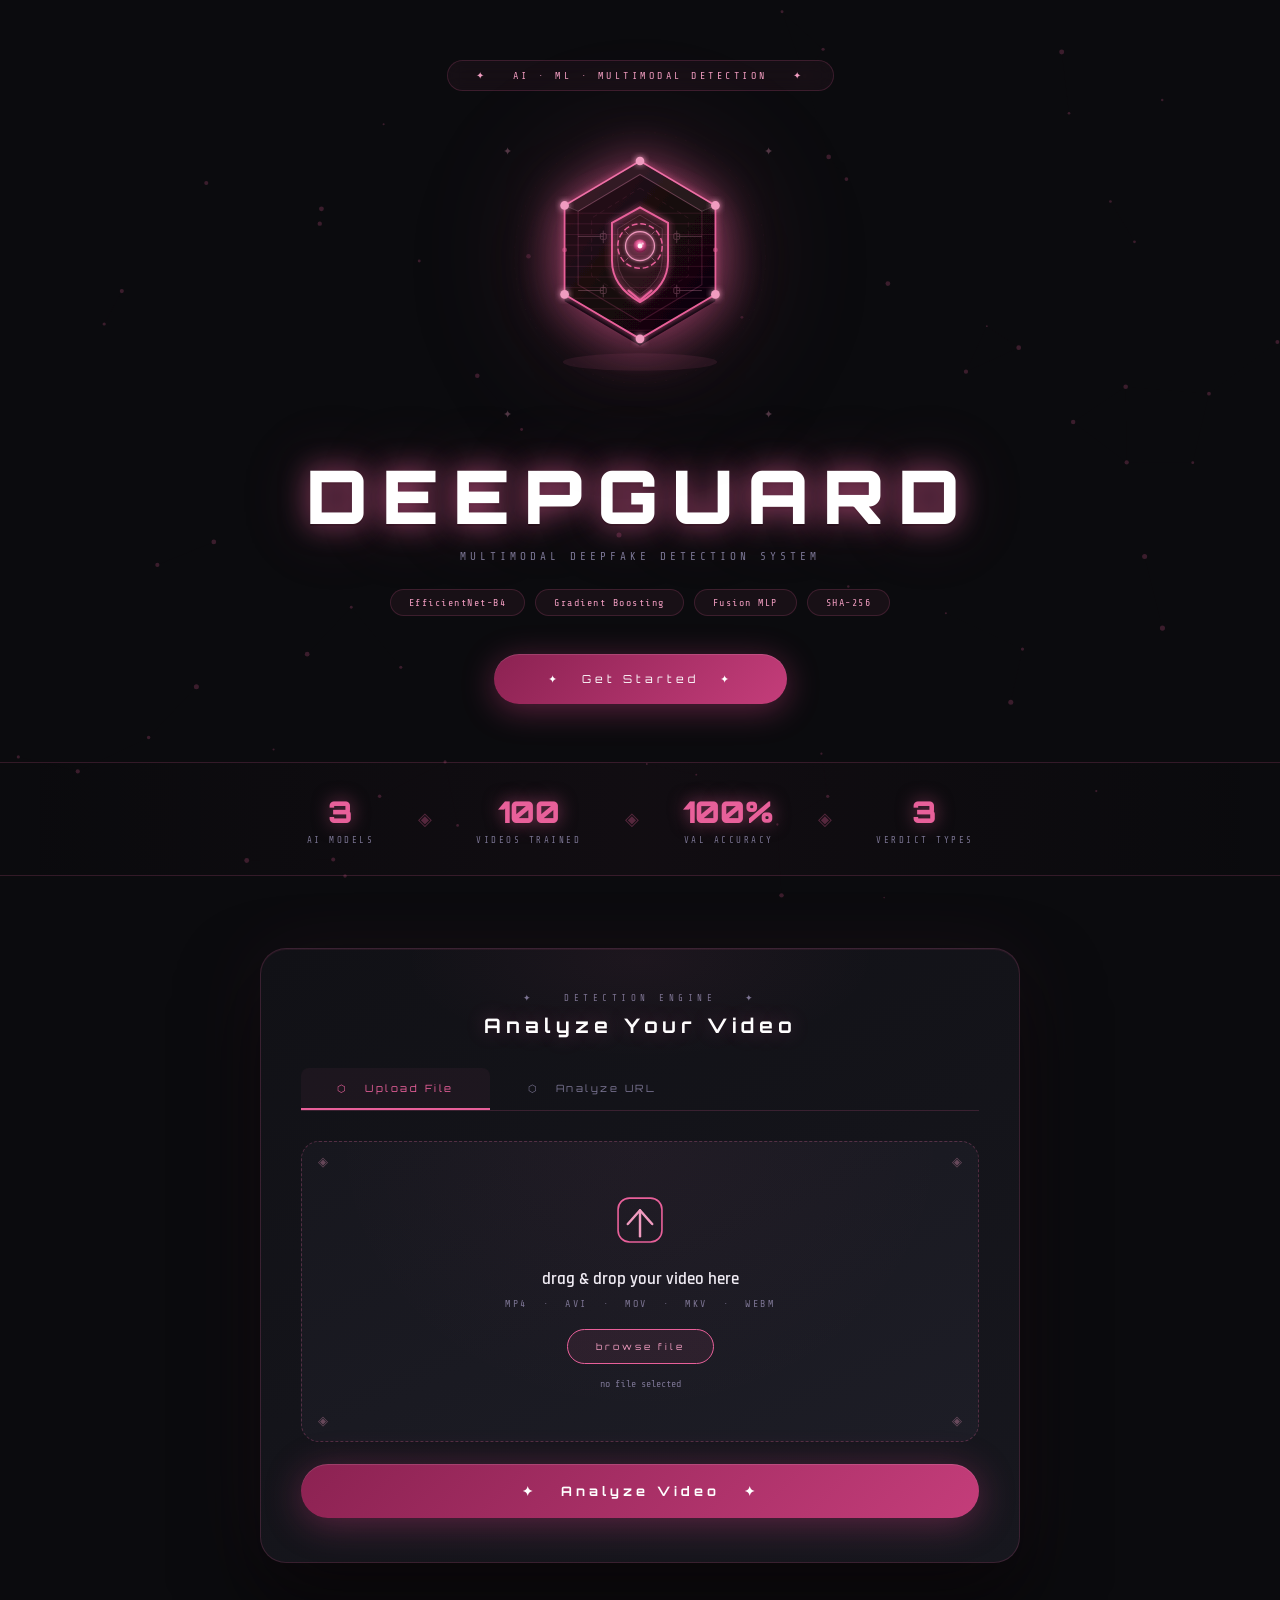
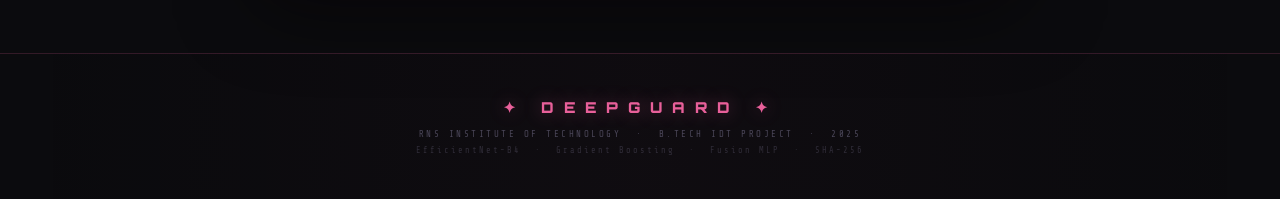
==== index.html @ 5151607f "initial commit" ====
<!DOCTYPE html>
<html lang="en">
<head>
  <meta charset="UTF-8"/>
  <meta name="viewport" content="width=device-width, initial-scale=1.0"/>
  <title>DeepGuard</title>
  <link rel="stylesheet" href="style.css"/>
  <link href="https://fonts.googleapis.com/css2?family=Orbitron:wght@400;700;900&family=Share+Tech+Mono&family=Rajdhani:wght@400;500;600;700&display=swap" rel="stylesheet"/>
</head>
<body>

<canvas id="bgCanvas"></canvas>
<div class="floaties">
  <span class="f">✦</span><span class="f">◈</span><span class="f">✧</span>
  <span class="f">⬡</span><span class="f">✦</span><span class="f">◇</span>
  <span class="f">✧</span><span class="f">⬡</span><span class="f">◈</span>
  <span class="f">✦</span><span class="f">◇</span><span class="f">✧</span>
</div>

<!-- ═══ HERO ═══ -->
<section class="hero">
  <div class="hero-pill">✦ &nbsp; AI · ML · MULTIMODAL DETECTION &nbsp; ✦</div>

  <!-- 3D PRINT STYLE HEXAGONAL LOGO — NO TEXT -->
  <div class="logo-3d-wrap">
    <svg class="big-logo" viewBox="0 0 300 300" xmlns="http://www.w3.org/2000/svg">
      <defs>
        <radialGradient id="ambientGlow" cx="50%" cy="45%" r="50%">
          <stop offset="0%"  stop-color="#e8609a" stop-opacity="0.20"/>
          <stop offset="100%" stop-color="#e8609a" stop-opacity="0"/>
        </radialGradient>
        <linearGradient id="topFace" x1="0%" y1="0%" x2="100%" y2="100%">
          <stop offset="0%"   stop-color="#2e0e1e"/>
          <stop offset="45%"  stop-color="#19080f"/>
          <stop offset="100%" stop-color="#0c0408"/>
        </linearGradient>
        <linearGradient id="leftFace" x1="0%" y1="0%" x2="100%" y2="0%">
          <stop offset="0%"   stop-color="#090307"/>
          <stop offset="100%" stop-color="#110508"/>
        </linearGradient>
        <linearGradient id="rightFace" x1="0%" y1="0%" x2="100%" y2="0%">
          <stop offset="0%"   stop-color="#1b0a10"/>
          <stop offset="100%" stop-color="#120609"/>
        </linearGradient>
        <radialGradient id="eyeCore" cx="50%" cy="38%" r="55%">
          <stop offset="0%"   stop-color="#ffcde2"/>
          <stop offset="45%"  stop-color="#e8609a"/>
          <stop offset="100%" stop-color="#7a1d48"/>
        </radialGradient>
        <filter id="glow" x="-50%" y="-50%" width="200%" height="200%">
          <feGaussianBlur stdDeviation="3.5" result="b"/>
          <feMerge><feMergeNode in="b"/><feMergeNode in="SourceGraphic"/></feMerge>
        </filter>
        <filter id="glow2" x="-90%" y="-90%" width="280%" height="280%">
          <feGaussianBlur stdDeviation="8" result="b"/>
          <feMerge><feMergeNode in="b"/><feMergeNode in="SourceGraphic"/></feMerge>
        </filter>
        <filter id="sg" x="-25%" y="-25%" width="150%" height="150%">
          <feGaussianBlur stdDeviation="1.8" result="b"/>
          <feMerge><feMergeNode in="b"/><feMergeNode in="SourceGraphic"/></feMerge>
        </filter>
        <clipPath id="topClip">
          <polygon points="150,30 228,76 228,168 150,214 72,168 72,76"/>
        </clipPath>
      </defs>

      <!-- AMBIENT GLOW -->
      <ellipse cx="150" cy="148" rx="128" ry="118" fill="url(#ambientGlow)"/>

      <!-- GROUND SHADOW -->
      <ellipse cx="150" cy="238" rx="80" ry="9" fill="rgba(232,96,154,0.09)"/>

      <!-- LEFT SIDE FACE -->
      <polygon points="72,76 72,168 150,214 150,122" fill="url(#leftFace)" stroke="rgba(232,96,154,0.14)" stroke-width="0.6"/>

      <!-- RIGHT SIDE FACE -->
      <polygon points="228,76 228,168 150,214 150,122" fill="url(#rightFace)" stroke="rgba(232,96,154,0.20)" stroke-width="0.6"/>

      <!-- BOTTOM EDGE STRIP -->
      <polygon points="72,168 150,214 228,168 228,175 150,221 72,175" fill="#08030a" stroke="rgba(232,96,154,0.08)" stroke-width="0.5"/>

      <!-- MAIN TOP HEX FACE -->
      <polygon points="150,30 228,76 228,168 150,214 72,168 72,76"
               fill="url(#topFace)" stroke="#e8609a" stroke-width="1.8" filter="url(#glow)"/>

      <!-- 3D PRINT LAYER LINES — FDM aesthetic horizontal slices -->
      <g clip-path="url(#topClip)" opacity="0.19">
        <line x1="60" y1="84"  x2="240" y2="84"  stroke="#e8609a" stroke-width="0.75"/>
        <line x1="60" y1="95"  x2="240" y2="95"  stroke="#e8609a" stroke-width="0.75"/>
        <line x1="60" y1="106" x2="240" y2="106" stroke="#e8609a" stroke-width="0.75"/>
        <line x1="60" y1="117" x2="240" y2="117" stroke="#e8609a" stroke-width="0.75"/>
        <line x1="60" y1="128" x2="240" y2="128" stroke="#e8609a" stroke-width="0.75"/>
        <line x1="60" y1="139" x2="240" y2="139" stroke="#e8609a" stroke-width="0.75"/>
        <line x1="60" y1="150" x2="240" y2="150" stroke="#e8609a" stroke-width="0.75"/>
        <line x1="60" y1="161" x2="240" y2="161" stroke="#e8609a" stroke-width="0.75"/>
        <line x1="60" y1="172" x2="240" y2="172" stroke="#e8609a" stroke-width="0.75"/>
        <line x1="60" y1="183" x2="240" y2="183" stroke="#e8609a" stroke-width="0.75"/>
        <line x1="60" y1="194" x2="240" y2="194" stroke="#e8609a" stroke-width="0.75"/>
        <line x1="60" y1="205" x2="240" y2="205" stroke="#e8609a" stroke-width="0.75"/>
      </g>

      <!-- CONCENTRIC HEX RINGS (3D depth layers) -->
      <polygon points="150,44 214,82 214,158 150,196 86,158 86,82"
               fill="none" stroke="rgba(232,96,154,0.20)" stroke-width="1.2"/>
      <polygon points="150,58 200,89 200,149 150,179 100,149 100,89"
               fill="none" stroke="rgba(232,96,154,0.12)" stroke-width="0.9" stroke-dasharray="5,4"/>
      <polygon points="150,72 186,96 186,139 150,163 114,139 114,96"
               fill="none" stroke="rgba(232,96,154,0.07)" stroke-width="0.7"/>

      <!-- BEVEL TOP HIGHLIGHT -->
      <polygon points="150,30 228,76 214,82 150,44 86,82 72,76"
               fill="rgba(255,200,225,0.07)" stroke="rgba(255,215,235,0.28)" stroke-width="0.6"/>

      <!-- CIRCUIT TRACES -->
      <g clip-path="url(#topClip)" opacity="0.32">
        <line x1="86"  y1="108" x2="112" y2="108" stroke="#f09cc0" stroke-width="0.9"/>
        <line x1="188" y1="108" x2="214" y2="108" stroke="#f09cc0" stroke-width="0.9"/>
        <line x1="86"  y1="164" x2="112" y2="164" stroke="#f09cc0" stroke-width="0.9"/>
        <line x1="188" y1="164" x2="214" y2="164" stroke="#f09cc0" stroke-width="0.9"/>
        <line x1="112" y1="102" x2="112" y2="115" stroke="#f09cc0" stroke-width="0.9"/>
        <line x1="188" y1="102" x2="188" y2="115" stroke="#f09cc0" stroke-width="0.9"/>
        <line x1="112" y1="158" x2="112" y2="171" stroke="#f09cc0" stroke-width="0.9"/>
        <line x1="188" y1="158" x2="188" y2="171" stroke="#f09cc0" stroke-width="0.9"/>
        <rect x="109" y="105" width="6" height="6" rx="1" fill="none" stroke="#f09cc0" stroke-width="0.9"/>
        <rect x="185" y="105" width="6" height="6" rx="1" fill="none" stroke="#f09cc0" stroke-width="0.9"/>
        <rect x="109" y="161" width="6" height="6" rx="1" fill="none" stroke="#f09cc0" stroke-width="0.9"/>
        <rect x="185" y="161" width="6" height="6" rx="1" fill="none" stroke="#f09cc0" stroke-width="0.9"/>
      </g>

      <!-- SHIELD BODY -->
      <path d="M150,78 L179,94 L179,133 Q179,160 150,176 Q121,160 121,133 L121,94 Z"
            fill="rgba(232,96,154,0.05)" stroke="#e8609a" stroke-width="2" filter="url(#glow)"/>
      <path d="M150,86 L173,100 L173,132 Q173,154 150,168 Q127,154 127,132 L127,100 Z"
            fill="none" stroke="rgba(240,156,192,0.22)" stroke-width="0.9"/>

      <!-- RETICLE OUTER DASHED RING -->
      <circle cx="150" cy="118" r="23"
              fill="none" stroke="#e8609a" stroke-width="1.5"
              stroke-dasharray="6,3" filter="url(#glow)"/>
      <!-- RETICLE MID RING -->
      <circle cx="150" cy="118" r="15"
              fill="rgba(232,96,154,0.10)" stroke="#f09cc0" stroke-width="1.2"
              filter="url(#sg)"/>
      <!-- EYE CORE -->
      <circle cx="150" cy="118" r="7" fill="url(#eyeCore)" filter="url(#glow2)"/>
      <!-- PUPIL -->
      <circle cx="150" cy="118" r="2.5" fill="#fff" opacity="0.92"/>
      <!-- SPECULAR -->
      <circle cx="152.8" cy="115.5" r="1.1" fill="#fff" opacity="0.60"/>

      <!-- CROSSHAIR LINES -->
      <line x1="150" y1="88"  x2="150" y2="103" stroke="#f09cc0" stroke-width="1.2" stroke-linecap="round" filter="url(#sg)"/>
      <line x1="150" y1="133" x2="150" y2="148" stroke="#f09cc0" stroke-width="1.2" stroke-linecap="round" filter="url(#sg)"/>
      <line x1="119" y1="118" x2="135" y2="118" stroke="#f09cc0" stroke-width="1.2" stroke-linecap="round" filter="url(#sg)"/>
      <line x1="165" y1="118" x2="181" y2="118" stroke="#f09cc0" stroke-width="1.2" stroke-linecap="round" filter="url(#sg)"/>

      <!-- DIAGONAL CORNER TICKS -->
      <line x1="135" y1="103" x2="138" y2="106" stroke="#f09cc0" stroke-width="0.8" opacity="0.55"/>
      <line x1="165" y1="103" x2="162" y2="106" stroke="#f09cc0" stroke-width="0.8" opacity="0.55"/>
      <line x1="135" y1="133" x2="138" y2="130" stroke="#f09cc0" stroke-width="0.8" opacity="0.55"/>
      <line x1="165" y1="133" x2="162" y2="130" stroke="#f09cc0" stroke-width="0.8" opacity="0.55"/>

      <!-- SHIELD CHEVRON BOTTOM -->
      <polyline points="138,164 150,174 162,164"
                fill="none" stroke="#e8609a" stroke-width="2"
                stroke-linecap="round" stroke-linejoin="round" filter="url(#sg)"/>

      <!-- CORNER VERTEX DOTS -->
      <circle cx="150" cy="30"  r="4.5" fill="#f09cc0" filter="url(#glow)"/>
      <circle cx="228" cy="76"  r="4.5" fill="#f09cc0" filter="url(#glow)"/>
      <circle cx="228" cy="168" r="4.5" fill="#f09cc0" filter="url(#glow)"/>
      <circle cx="150" cy="214" r="4.5" fill="#f09cc0" filter="url(#glow)"/>
      <circle cx="72"  cy="168" r="4.5" fill="#f09cc0" filter="url(#glow)"/>
      <circle cx="72"  cy="76"  r="4.5" fill="#f09cc0" filter="url(#glow)"/>

      <!-- SIDE EDGE MID-DOTS -->
      <circle cx="72"  cy="122" r="2.5" fill="#e8609a" opacity="0.50"/>
      <circle cx="228" cy="122" r="2.5" fill="#e8609a" opacity="0.50"/>

      <!-- OUTER ORBIT -->
      <circle cx="150" cy="130" r="130"
              fill="none" stroke="rgba(232,96,154,0.06)" stroke-width="0.8" stroke-dasharray="2,9"/>

      <!-- CORNER STARS -->
      <text x="8"   y="24"  font-size="11" fill="#f09cc0" opacity="0.30">✦</text>
      <text x="278" y="24"  font-size="11" fill="#f09cc0" opacity="0.30">✦</text>
      <text x="8"   y="296" font-size="11" fill="#f09cc0" opacity="0.30">✦</text>
      <text x="278" y="296" font-size="11" fill="#f09cc0" opacity="0.30">✦</text>
    </svg>
  </div>

  <h1 class="hero-title">DEEPGUARD</h1>
  <p class="hero-sub">Multimodal Deepfake Detection System</p>
  <div class="hero-tags">
    <span class="htag">EfficientNet-B4</span>
    <span class="htag">Gradient Boosting</span>
    <span class="htag">Fusion MLP</span>
    <span class="htag">SHA-256</span>
  </div>
  <a href="#app" class="hero-cta">✦ &nbsp; Get Started &nbsp; ✦</a>
</section>

<!-- ═══ STATS ═══ -->
<div class="stats-bar">
  <div class="stat"><span class="sn">3</span><span class="sl">AI Models</span></div>
  <div class="sdiv">◈</div>
  <div class="stat"><span class="sn">100</span><span class="sl">Videos Trained</span></div>
  <div class="sdiv">◈</div>
  <div class="stat"><span class="sn">100%</span><span class="sl">Val Accuracy</span></div>
  <div class="sdiv">◈</div>
  <div class="stat"><span class="sn">3</span><span class="sl">Verdict Types</span></div>
</div>

<!-- ═══ APP ═══ -->
<section class="app-wrap" id="app">
  <div class="app-card">
    <div class="card-header">
      <p class="card-eyebrow">✦ &nbsp; detection engine &nbsp; ✦</p>
      <h2 class="card-title">Analyze Your Video</h2>
    </div>

    <!-- TABS -->
    <div class="tabs">
      <button class="tab active" onclick="switchTab('file',this)">⬡ &nbsp; Upload File</button>
      <button class="tab" onclick="switchTab('url',this)">⬡ &nbsp; Analyze URL</button>
    </div>

    <!-- FILE TAB -->
    <div id="fileTab" class="tab-content active">
      <div class="drop-zone" id="dropZone">
        <div class="dz-c tl">◈</div><div class="dz-c tr">◈</div>
        <div class="dz-c bl">◈</div><div class="dz-c br">◈</div>
        <svg viewBox="0 0 64 64" width="52" height="52" style="margin-bottom:16px">
          <rect x="5" y="5" width="54" height="54" rx="14" fill="none" stroke="#e8609a" stroke-width="2"/>
          <polyline points="17,37 32,20 47,37" fill="none" stroke="#f09cc0" stroke-width="3" stroke-linecap="round" stroke-linejoin="round"/>
          <line x1="32" y1="20" x2="32" y2="52" stroke="#f09cc0" stroke-width="3" stroke-linecap="round"/>
        </svg>
        <p class="dz-main">drag & drop your video here</p>
        <p class="dz-sub">mp4 &nbsp;·&nbsp; avi &nbsp;·&nbsp; mov &nbsp;·&nbsp; mkv &nbsp;·&nbsp; webm</p>
        <label class="browse-btn" for="videoInput">browse file</label>
        <input type="file" id="videoInput" accept="video/*" hidden/>
        <p class="file-name" id="fileInfo">no file selected</p>
      </div>
      <div id="videoPreview" style="display:none">
        <video id="videoPlayer" controls></video>
      </div>
      <button class="big-btn" id="analyzeBtn">✦ &nbsp; Analyze Video &nbsp; ✦</button>
    </div>

    <!-- URL TAB -->
    <div id="urlTab" class="tab-content">
      <div class="url-section">
        <label class="url-lbl">✦ &nbsp; paste youtube or video url</label>
        <input type="text" id="urlInput" class="url-input" placeholder="https://youtube.com/watch?v=..."/>
      </div>
      <button class="big-btn" id="analyzeUrlBtn">✦ &nbsp; Analyze URL &nbsp; ✦</button>
    </div>

    <!-- LOADING -->
    <div id="loading" style="display:none">
      <div class="spin-wrap">
        <div class="ring ring1"></div>
        <div class="ring ring2"></div>
        <div class="ring ring3"></div>
        <div class="spin-icon">⬡</div>
      </div>
      <p class="load-main" id="loadingText">initializing pipeline...</p>
      <div class="prog-track"><div class="prog-fill" id="progressBar"></div></div>
      <p class="load-step" id="loadingStep">&nbsp;</p>
    </div>

    <!-- RESULTS -->
    <div id="results" style="display:none">

      <!-- VERDICT -->
      <div class="verdict-wrap" id="verdictCard">
        <div class="vc tl">◈</div><div class="vc tr">◈</div>
        <div class="vc bl">◈</div><div class="vc br">◈</div>
        <div class="v-glow"></div>
        <p class="v-eye">verdict</p>
        <h2 class="v-text" id="verdictText"></h2>
        <p class="v-sub" id="verdictSub"></p>
        <p class="v-stars">✦ &nbsp; ✧ &nbsp; ✦ &nbsp; ✧ &nbsp; ✦</p>
      </div>

      <!-- GAUGES -->
      <div class="gauges">
        <div class="g-card">
          <p class="g-lbl">Video Score</p>
          <svg viewBox="0 0 100 60" class="g-svg">
            <path d="M10,55 A45,45 0 0,1 90,55" fill="none" stroke="rgba(232,96,154,0.12)" stroke-width="10" stroke-linecap="round"/>
            <path d="M10,55 A45,45 0 0,1 90,55" fill="none" stroke="#e8609a" stroke-width="10" stroke-linecap="round" stroke-dasharray="141.37" stroke-dashoffset="141.37" id="vGauge"/>
          </svg>
          <p class="g-val" id="vScoreVal">0%</p>
        </div>
        <div class="g-card g-center">
          <p class="g-lbl">Final Score</p>
          <svg viewBox="0 0 100 60" class="g-svg">
            <path d="M10,55 A45,45 0 0,1 90,55" fill="none" stroke="rgba(232,96,154,0.12)" stroke-width="12" stroke-linecap="round"/>
            <path d="M10,55 A45,45 0 0,1 90,55" fill="none" stroke="#f09cc0" stroke-width="12" stroke-linecap="round" stroke-dasharray="141.37" stroke-dashoffset="141.37" id="fGauge"/>
          </svg>
          <p class="g-val g-val-big" id="fScoreVal">0%</p>
        </div>
        <div class="g-card">
          <p class="g-lbl">Audio Score</p>
          <svg viewBox="0 0 100 60" class="g-svg">
            <path d="M10,55 A45,45 0 0,1 90,55" fill="none" stroke="rgba(232,96,154,0.12)" stroke-width="10" stroke-linecap="round"/>
            <path d="M10,55 A45,45 0 0,1 90,55" fill="none" stroke="#e8609a" stroke-width="10" stroke-linecap="round" stroke-dasharray="141.37" stroke-dashoffset="141.37" id="aGauge"/>
          </svg>
          <p class="g-val" id="aScoreVal">0%</p>
        </div>
      </div>

      <!-- BARS -->
      <div class="bars-wrap">
        <p class="bars-title">✦ &nbsp; Score Breakdown &nbsp; ✦</p>
        <div class="bar-row">
          <span class="blbl">Video</span>
          <div class="btrack"><div class="bfill" id="vBar"></div></div>
          <span class="bpct" id="vBarNum">0%</span>
        </div>
        <div class="bar-row">
          <span class="blbl">Audio</span>
          <div class="btrack"><div class="bfill" id="aBar"></div></div>
          <span class="bpct" id="aBarNum">0%</span>
        </div>
        <div class="bar-row">
          <span class="blbl">Fusion</span>
          <div class="btrack"><div class="bfill bfill-main" id="fBar"></div></div>
          <span class="bpct" id="fBarNum">0%</span>
        </div>
      </div>

      <!-- META -->
      <div class="meta-wrap">
        <p class="meta-ttl">✦ &nbsp; File Details &nbsp; ✦</p>
        <div class="mrow"><span class="mk">Filename</span><span class="mv" id="resFilename">—</span></div>
        <div class="mrow"><span class="mk">SHA-256</span><span class="mv mono" id="resSha256">—</span></div>
        <div class="mrow"><span class="mk">Time Taken</span><span class="mv" id="resTime">—</span></div>
      </div>

      <button class="big-btn" id="pdfBtn">◈ &nbsp; Download PDF Report &nbsp; ◈</button>
      <button class="ghost-btn" onclick="resetAll()">✦ &nbsp; Analyze Another Video &nbsp; ✦</button>
    </div>
  </div>
</section>

<!-- FOOTER -->
<footer class="footer">
  <div class="foot-logo">✦ DEEPGUARD ✦</div>
  <p class="foot-sub">RNS Institute of Technology &nbsp;·&nbsp; B.Tech IDT Project &nbsp;·&nbsp; 2025</p>
  <p class="foot-tech">EfficientNet-B4 &nbsp;·&nbsp; Gradient Boosting &nbsp;·&nbsp; Fusion MLP &nbsp;·&nbsp; SHA-256</p>
</footer>

<script src="script.js"></script>
</body>
</html>
---- style.css ----
@import url('https://fonts.googleapis.com/css2?family=Orbitron:wght@400;700;900&family=Share+Tech+Mono&family=Rajdhani:wght@400;500;600;700&display=swap');

*{margin:0;padding:0;box-sizing:border-box;}

:root{
  --pk:   #e8609a;
  --pkl:  #f09cc0;
  --pkp:  #f7c5db;
  --pkd:  #8c2252;
  --pk2:  #c43d7a;
  --bg:   #0b0b0e;
  --bg2:  #111116;
  --bg3:  #17171e;
  --bg4:  #1d1d26;
  --txt:  #f0eef5;
  --dim:  #7a7492;
  --dim2: #4e4a58;
  --bdr:  rgba(232,96,154,0.18);
  --bdr2: rgba(232,96,154,0.38);
}

html{scroll-behavior:smooth;}

body{
  background:var(--bg);
  color:var(--txt);
  font-family:'Rajdhani',sans-serif;
  min-height:100vh;
  overflow-x:hidden;
}

/* CANVAS */
#bgCanvas{
  position:fixed;top:0;left:0;
  width:100%;height:100%;
  z-index:0;opacity:0.22;
}

/* FLOATIES */
.floaties{
  position:fixed;top:0;left:0;
  width:100%;height:100%;
  pointer-events:none;z-index:1;overflow:hidden;
}
.f{
  position:absolute;color:var(--pkl);
  opacity:0;animation:floatUp linear infinite;
}
.f:nth-child(1) {left:3%;  font-size:12px;animation-duration:16s;animation-delay:0s;}
.f:nth-child(2) {left:11%; font-size:22px;animation-duration:20s;animation-delay:2s;}
.f:nth-child(3) {left:21%; font-size:10px;animation-duration:13s;animation-delay:4s;}
.f:nth-child(4) {left:32%; font-size:20px;animation-duration:18s;animation-delay:1s;}
.f:nth-child(5) {left:44%; font-size:14px;animation-duration:12s;animation-delay:3s;}
.f:nth-child(6) {left:55%; font-size:18px;animation-duration:22s;animation-delay:5s;}
.f:nth-child(7) {left:66%; font-size:11px;animation-duration:14s;animation-delay:0.5s;}
.f:nth-child(8) {left:76%; font-size:21px;animation-duration:17s;animation-delay:2.5s;}
.f:nth-child(9) {left:85%; font-size:13px;animation-duration:11s;animation-delay:1.5s;}
.f:nth-child(10){left:91%; font-size:19px;animation-duration:19s;animation-delay:3.5s;}
.f:nth-child(11){left:7%;  font-size:16px;animation-duration:24s;animation-delay:6s;}
.f:nth-child(12){left:50%; font-size:12px;animation-duration:10s;animation-delay:0.8s;}

@keyframes floatUp{
  0%  {transform:translateY(110vh) rotate(0deg);opacity:0;}
  8%  {opacity:0.10;}
  92% {opacity:0.10;}
  100%{transform:translateY(-10vh) rotate(380deg);opacity:0;}
}

/* HERO */
.hero{
  position:relative;z-index:2;
  text-align:center;
  padding:60px 20px 52px;
}

.hero-pill{
  display:inline-block;
  font-family:'Share Tech Mono',monospace;
  font-size:10px;letter-spacing:3.5px;
  color:var(--pkl);
  border:1px solid var(--bdr);
  border-radius:40px;
  padding:9px 28px;
  margin-bottom:36px;
  background:rgba(232,96,154,0.05);
  backdrop-filter:blur(8px);
}

/* LOGO WRAPPER */
.logo-3d-wrap{
  perspective:900px;
  width:300px;height:300px;
  margin:0 auto 28px;
  display:flex;align-items:center;justify-content:center;
}

.big-logo{
  width:290px;height:290px;
  display:block;
  filter:
    drop-shadow(0 0 24px rgba(232,96,154,0.60))
    drop-shadow(0 0 60px rgba(232,96,154,0.22))
    drop-shadow(0 14px 34px rgba(0,0,0,0.80));
  animation:logoPulse 4s ease-in-out infinite, logoFloat 6s ease-in-out infinite;
}

@keyframes logoPulse{
  0%,100%{
    filter:
      drop-shadow(0 0 18px rgba(232,96,154,0.52))
      drop-shadow(0 0 50px rgba(232,96,154,0.18))
      drop-shadow(0 14px 34px rgba(0,0,0,0.80));
  }
  50%{
    filter:
      drop-shadow(0 0 40px rgba(232,96,154,0.90))
      drop-shadow(0 0 90px rgba(232,96,154,0.36))
      drop-shadow(0 14px 34px rgba(0,0,0,0.80));
  }
}

@keyframes logoFloat{
  0%,100%{transform:translateY(0px) rotateX(0deg);}
  50%    {transform:translateY(-9px) rotateX(5deg);}
}

/* HERO TEXT */
.hero-title{
  font-family:'Orbitron',sans-serif;
  font-size:clamp(36px,8vw,74px);
  font-weight:900;
  letter-spacing:14px;
  color:#fff;
  line-height:1.1;
  text-shadow:
    0 0 28px rgba(232,96,154,0.72),
    0 0 70px rgba(232,96,154,0.26),
    0 2px 0 rgba(0,0,0,0.7);
  margin-bottom:14px;
  animation:titleGlow 5s ease-in-out infinite;
}

@keyframes titleGlow{
  0%,100%{text-shadow:0 0 28px rgba(232,96,154,0.70),0 0 65px rgba(232,96,154,0.24);}
  50%    {text-shadow:0 0 52px rgba(232,96,154,1),0 0 110px rgba(232,96,154,0.44),0 0 150px rgba(232,96,154,0.14);}
}

.hero-sub{
  font-family:'Share Tech Mono',monospace;
  font-size:11px;letter-spacing:4px;
  color:var(--dim);margin-bottom:26px;
  text-transform:uppercase;
}

.hero-tags{
  display:flex;gap:10px;
  justify-content:center;flex-wrap:wrap;
  margin-bottom:38px;
}

.htag{
  font-family:'Share Tech Mono',monospace;
  font-size:10px;letter-spacing:1.5px;
  padding:7px 18px;
  border:1px solid var(--bdr);
  border-radius:20px;
  color:var(--pkl);
  background:rgba(232,96,154,0.06);
  transition:all 0.3s;
}
.htag:hover{
  background:rgba(232,96,154,0.14);
  border-color:var(--bdr2);
  box-shadow:0 0 16px rgba(232,96,154,0.22);
  color:var(--pkp);
}

.hero-cta{
  display:inline-block;
  font-family:'Orbitron',sans-serif;
  font-size:11px;letter-spacing:4px;
  color:#fff;
  background:linear-gradient(135deg,var(--pkd),var(--pk2),var(--pk),var(--pkl));
  background-size:300% 300%;
  animation:shimmer 5s ease infinite;
  padding:18px 54px;
  border-radius:50px;
  text-decoration:none;
  box-shadow:0 6px 32px rgba(196,61,122,0.44),inset 0 1px 0 rgba(255,255,255,0.12);
  transition:transform 0.3s,box-shadow 0.3s;
  position:relative;overflow:hidden;
}
.hero-cta::after{
  content:'';position:absolute;inset:0;
  background:linear-gradient(90deg,transparent,rgba(255,255,255,0.09),transparent);
  transform:translateX(-100%);transition:transform 0.7s;
}
.hero-cta:hover::after{transform:translateX(100%);}
.hero-cta:hover{
  transform:translateY(-3px);
  box-shadow:0 14px 48px rgba(196,61,122,0.62);
}

@keyframes shimmer{
  0%  {background-position:0% 50%;}
  50% {background-position:100% 50%;}
  100%{background-position:0% 50%;}
}

/* STATS BAR */
.stats-bar{
  position:relative;z-index:2;
  display:flex;align-items:center;
  justify-content:center;gap:44px;flex-wrap:wrap;
  padding:30px 20px;
  border-top:1px solid var(--bdr);
  border-bottom:1px solid var(--bdr);
  background:linear-gradient(90deg,transparent,rgba(232,96,154,0.03),transparent);
  margin-bottom:72px;
}

.stat{display:flex;flex-direction:column;align-items:center;gap:5px;}
.sn{
  font-family:'Orbitron',sans-serif;
  font-size:30px;font-weight:900;
  color:var(--pk);
  text-shadow:0 0 18px rgba(232,96,154,0.55);
}
.sl{
  font-family:'Share Tech Mono',monospace;
  font-size:9px;letter-spacing:2.5px;
  color:var(--dim);text-transform:uppercase;
}
.sdiv{color:rgba(232,96,154,0.32);font-size:18px;}

/* APP SECTION */
.app-wrap{
  position:relative;z-index:2;
  max-width:800px;margin:0 auto;
  padding:0 20px 90px;
}

.app-card{
  background:linear-gradient(155deg,var(--bg2),var(--bg3));
  border:1px solid var(--bdr);
  border-radius:26px;
  padding:44px 40px;
  box-shadow:
    0 0 80px rgba(232,96,154,0.05),
    0 40px 80px rgba(0,0,0,0.60),
    inset 0 1px 0 rgba(232,96,154,0.08);
  position:relative;overflow:hidden;
}
.app-card::before{
  content:'';position:absolute;
  top:-90px;left:50%;transform:translateX(-50%);
  width:480px;height:200px;
  background:radial-gradient(ellipse,rgba(232,96,154,0.05),transparent 70%);
  pointer-events:none;
}

.card-header{text-align:center;margin-bottom:30px;}
.card-eyebrow{
  font-family:'Share Tech Mono',monospace;
  font-size:9px;letter-spacing:4.5px;
  color:var(--dim);margin-bottom:10px;text-transform:uppercase;
}
.card-title{
  font-family:'Orbitron',sans-serif;
  font-size:20px;font-weight:700;
  color:#fff;letter-spacing:5px;
  text-shadow:0 0 20px rgba(232,96,154,0.32);
}

/* TABS */
.tabs{
  display:flex;gap:2px;
  margin-bottom:30px;
  border-bottom:1px solid var(--bdr);
}
.tab{
  font-family:'Orbitron',sans-serif;
  font-size:10px;letter-spacing:2.5px;
  padding:14px 36px;
  background:transparent;color:var(--dim);
  border:none;border-bottom:2px solid transparent;
  cursor:pointer;transition:all 0.3s;
  border-radius:8px 8px 0 0;
}
.tab.active{
  color:var(--pk);
  border-bottom:2px solid var(--pk);
  background:rgba(232,96,154,0.05);
}
.tab:hover:not(.active){color:var(--pkl);}
.tab-content{display:none;}
.tab-content.active{display:block;animation:fadeIn 0.4s ease;}

/* DROP ZONE */
.drop-zone{
  position:relative;
  border:1.5px dashed rgba(232,96,154,0.28);
  border-radius:18px;padding:52px 24px;
  text-align:center;
  background:linear-gradient(155deg,var(--bg3),var(--bg4));
  cursor:pointer;transition:all 0.35s;overflow:hidden;
}
.drop-zone::after{
  content:'';position:absolute;inset:0;
  background:radial-gradient(ellipse at 50% 0%,rgba(232,96,154,0.04),transparent 65%);
  pointer-events:none;
}
.drop-zone.dragover{
  border-color:var(--pk);
  box-shadow:0 0 50px rgba(232,96,154,0.15),inset 0 0 28px rgba(232,96,154,0.04);
}
.dz-c{position:absolute;font-size:13px;color:var(--pkl);opacity:0.36;}
.dz-c.tl{top:12px;left:16px;}
.dz-c.tr{top:12px;right:16px;}
.dz-c.bl{bottom:12px;left:16px;}
.dz-c.br{bottom:12px;right:16px;}
.dz-main{
  font-family:'Rajdhani',sans-serif;
  font-size:17px;font-weight:600;
  color:var(--txt);margin-bottom:8px;
}
.dz-sub{
  font-family:'Share Tech Mono',monospace;
  font-size:10px;color:var(--dim);
  letter-spacing:2.5px;margin-bottom:20px;text-transform:uppercase;
}
.browse-btn{
  display:inline-block;
  font-family:'Orbitron',sans-serif;
  font-size:9px;letter-spacing:3px;
  padding:11px 28px;
  background:rgba(232,96,154,0.08);
  border:1px solid var(--pk);
  border-radius:30px;
  color:var(--pkl);cursor:pointer;transition:all 0.3s;
}
.browse-btn:hover{
  background:rgba(232,96,154,0.18);
  box-shadow:0 0 22px rgba(232,96,154,0.28);
  transform:translateY(-1px);
}
.file-name{
  margin-top:14px;
  font-family:'Share Tech Mono',monospace;
  font-size:10px;color:var(--dim);
}

/* VIDEO PREVIEW */
#videoPreview{
  margin-top:18px;
  border-radius:14px;overflow:hidden;
  border:1px solid var(--bdr);
  box-shadow:0 0 24px rgba(232,96,154,0.08);
}
#videoPlayer{width:100%;max-height:320px;background:#000;}

/* BIG BUTTON */
.big-btn{
  display:block;width:100%;
  margin-top:22px;padding:19px;
  background:linear-gradient(135deg,var(--pkd),var(--pk2),var(--pk),var(--pkl));
  background-size:300% 300%;
  animation:shimmer 5s ease infinite;
  color:#fff;
  font-family:'Orbitron',sans-serif;
  font-size:13px;font-weight:700;
  letter-spacing:4px;
  border:none;border-radius:50px;
  cursor:pointer;transition:all 0.3s;
  box-shadow:0 6px 36px rgba(196,61,122,0.40),inset 0 1px 0 rgba(255,255,255,0.12);
  position:relative;overflow:hidden;
}
.big-btn::after{
  content:'';position:absolute;inset:0;
  background:linear-gradient(90deg,transparent,rgba(255,255,255,0.10),transparent);
  transform:translateX(-100%);transition:transform 0.6s;
}
.big-btn:hover::after{transform:translateX(100%);}
.big-btn:hover{
  transform:translateY(-3px);
  box-shadow:0 12px 50px rgba(196,61,122,0.60);
}
.big-btn:active{transform:translateY(0);}

/* URL */
.url-section{margin-bottom:20px;}
.url-lbl{
  display:block;
  font-family:'Share Tech Mono',monospace;
  font-size:10px;letter-spacing:3px;
  color:var(--dim);margin-bottom:12px;text-transform:uppercase;
}
.url-input{
  width:100%;padding:15px 20px;
  background:var(--bg4);
  border:1px solid var(--bdr);border-radius:14px;
  color:var(--txt);
  font-family:'Share Tech Mono',monospace;
  font-size:13px;outline:none;transition:all 0.3s;
}
.url-input:focus{
  border-color:var(--pk);
  box-shadow:0 0 18px rgba(232,96,154,0.18);
}
.url-input::placeholder{color:var(--dim2);}

/* LOADING */
#loading{text-align:center;padding:64px 0 44px;}
.spin-wrap{
  position:relative;width:110px;height:110px;
  margin:0 auto 30px;
}
.ring{
  position:absolute;border-radius:50%;
  border:2px solid transparent;
  animation:spin linear infinite;
}
.ring1{width:110px;height:110px;top:0;left:0;border-top-color:var(--pk);animation-duration:1.4s;}
.ring2{width:82px;height:82px;top:14px;left:14px;border-top-color:var(--pkl);animation-duration:0.95s;animation-direction:reverse;}
.ring3{width:56px;height:56px;top:27px;left:27px;border-top-color:var(--pkd);animation-duration:1.8s;}
.spin-icon{
  position:absolute;top:50%;left:50%;
  transform:translate(-50%,-50%);
  font-size:22px;color:var(--pkl);
  animation:iconPulse 1.2s ease-in-out infinite;
}
@keyframes spin{to{transform:rotate(360deg);}}
@keyframes iconPulse{
  0%,100%{transform:translate(-50%,-50%) scale(1);opacity:0.7;}
  50%    {transform:translate(-50%,-50%) scale(1.3);opacity:1;}
}
.load-main{
  font-family:'Share Tech Mono',monospace;
  font-size:11px;letter-spacing:2.5px;
  color:var(--pkl);margin-bottom:10px;
}
.prog-track{
  width:340px;max-width:90%;height:3px;
  background:var(--bg4);border-radius:2px;
  margin:0 auto 12px;overflow:hidden;
}
.prog-fill{
  height:100%;width:0%;
  background:linear-gradient(90deg,var(--pkd),var(--pk),var(--pkl));
  border-radius:2px;transition:width 0.5s ease;
  box-shadow:0 0 8px var(--pk);
}
.load-step{
  font-family:'Share Tech Mono',monospace;
  font-size:9px;letter-spacing:1.5px;
  color:var(--dim);min-height:14px;text-transform:uppercase;
}

/* RESULTS */
#results{animation:fadeIn 0.6s ease;}

.verdict-wrap{
  position:relative;text-align:center;
  padding:46px 24px 36px;border-radius:20px;
  margin-bottom:22px;
  border:1px solid var(--bdr);
  background:linear-gradient(155deg,var(--bg2),var(--bg3));
  overflow:hidden;
}
.vc{position:absolute;font-size:14px;color:var(--pkl);opacity:0.40;}
.vc.tl{top:12px;left:16px;}
.vc.tr{top:12px;right:16px;}
.vc.bl{bottom:12px;left:16px;}
.vc.br{bottom:12px;right:16px;}
.v-glow{
  position:absolute;top:-80px;left:50%;transform:translateX(-50%);
  width:300px;height:300px;border-radius:50%;
  background:radial-gradient(circle,rgba(232,96,154,0.12),transparent 70%);
  pointer-events:none;
}
.v-eye{
  font-family:'Share Tech Mono',monospace;
  font-size:9px;letter-spacing:6px;
  color:var(--dim);margin-bottom:14px;text-transform:uppercase;
}
.v-text{
  font-family:'Orbitron',sans-serif;
  font-size:clamp(26px,5.5vw,46px);
  font-weight:900;letter-spacing:10px;margin-bottom:12px;
}
.v-sub{
  font-family:'Share Tech Mono',monospace;
  font-size:11px;letter-spacing:2px;color:var(--dim);
}
.v-stars{
  margin-top:16px;color:var(--pkl);
  font-size:13px;letter-spacing:8px;opacity:0.38;
}

/* GAUGES */
.gauges{
  display:grid;grid-template-columns:1fr 1.2fr 1fr;
  gap:12px;margin-bottom:18px;
}
.g-card{
  background:linear-gradient(155deg,var(--bg2),var(--bg3));
  border:1px solid var(--bdr);border-radius:16px;
  padding:18px 10px 12px;text-align:center;
  transition:box-shadow 0.3s,transform 0.3s;
}
.g-card:hover{box-shadow:0 0 26px rgba(232,96,154,0.12);transform:translateY(-2px);}
.g-center{border-color:rgba(232,96,154,0.40);box-shadow:0 0 18px rgba(232,96,154,0.08);}
.g-lbl{
  font-family:'Orbitron',sans-serif;
  font-size:7.5px;letter-spacing:2px;
  color:var(--dim);margin-bottom:10px;text-transform:uppercase;
}
.g-svg{width:100%;}
.g-svg path:nth-child(2){transition:stroke-dashoffset 1.5s cubic-bezier(0.4,0,0.2,1);}
.g-val{font-family:'Orbitron',sans-serif;font-size:17px;font-weight:700;color:var(--pkl);margin-top:6px;}
.g-val-big{font-size:21px;color:var(--pkp);}

/* BARS */
.bars-wrap{
  background:linear-gradient(155deg,var(--bg2),var(--bg3));
  border:1px solid var(--bdr);border-radius:16px;
  padding:24px;margin-bottom:16px;
}
.bars-title{
  font-family:'Share Tech Mono',monospace;
  font-size:9px;letter-spacing:5px;
  color:var(--dim);margin-bottom:20px;
  text-align:center;text-transform:uppercase;
}
.bar-row{display:flex;align-items:center;gap:14px;margin-bottom:15px;}
.bar-row:last-child{margin-bottom:0;}
.blbl{
  font-family:'Share Tech Mono',monospace;
  font-size:10px;color:var(--dim);
  width:44px;text-align:right;text-transform:uppercase;
}
.btrack{flex:1;height:8px;background:var(--bg4);border-radius:4px;overflow:hidden;}
.bfill{
  height:100%;width:0%;
  background:linear-gradient(90deg,var(--pkd),var(--pk));
  border-radius:4px;
  transition:width 1.4s cubic-bezier(0.4,0,0.2,1);
  box-shadow:0 0 8px rgba(232,96,154,0.44);
}
.bfill-main{
  background:linear-gradient(90deg,var(--pk),var(--pkl),var(--pkp));
  box-shadow:0 0 12px rgba(232,96,154,0.64);
}
.bpct{font-family:'Share Tech Mono',monospace;font-size:10px;color:var(--pkl);width:40px;}

/* META */
.meta-wrap{
  background:linear-gradient(155deg,var(--bg2),var(--bg3));
  border:1px solid var(--bdr);border-radius:16px;
  padding:22px 28px;margin-bottom:18px;
}
.meta-ttl{
  font-family:'Share Tech Mono',monospace;
  font-size:9px;letter-spacing:5px;
  color:var(--dim);margin-bottom:16px;
  text-align:center;text-transform:uppercase;
}
.mrow{
  display:flex;gap:16px;padding:10px 0;
  border-bottom:1px solid rgba(232,96,154,0.06);
  align-items:flex-start;
}
.mrow:last-child{border-bottom:none;}
.mk{
  font-family:'Share Tech Mono',monospace;
  font-size:9px;color:var(--pk);
  letter-spacing:1.5px;min-width:90px;text-transform:uppercase;
}
.mv{font-family:'Rajdhani',sans-serif;font-size:15px;font-weight:600;color:var(--txt);word-break:break-all;}
.mv.mono{font-family:'Share Tech Mono',monospace;font-size:9.5px;color:var(--dim);}

/* GHOST BUTTON */
.ghost-btn{
  display:block;width:100%;
  margin-top:10px;padding:15px;
  background:transparent;
  border:1px dashed rgba(232,96,154,0.22);
  border-radius:50px;
  color:var(--dim);
  font-family:'Share Tech Mono',monospace;
  font-size:10px;letter-spacing:2.5px;
  cursor:pointer;transition:all 0.3s;text-transform:uppercase;
}
.ghost-btn:hover{
  color:var(--pkl);border-color:var(--bdr2);
  background:rgba(232,96,154,0.04);
}

/* FOOTER */
.footer{
  position:relative;z-index:2;
  text-align:center;padding:44px 20px;
  border-top:1px solid var(--bdr);
  background:linear-gradient(90deg,transparent,rgba(232,96,154,0.025),transparent);
}
.foot-logo{
  font-family:'Orbitron',sans-serif;
  font-size:15px;font-weight:900;
  letter-spacing:10px;color:var(--pk);
  text-shadow:0 0 18px rgba(232,96,154,0.44);margin-bottom:12px;
}
.foot-sub{
  font-family:'Share Tech Mono',monospace;
  font-size:9px;letter-spacing:2.5px;
  color:var(--dim);opacity:0.55;margin-bottom:6px;text-transform:uppercase;
}
.foot-tech{
  font-family:'Share Tech Mono',monospace;
  font-size:8.5px;letter-spacing:2px;
  color:var(--dim);opacity:0.30;
}

/* ANIMATIONS */
@keyframes fadeIn{
  from{opacity:0;transform:translateY(16px);}
  to  {opacity:1;transform:translateY(0);}
}

/* RESPONSIVE */
@media(max-width:600px){
  .hero-title{letter-spacing:7px;}
  .app-card{padding:26px 18px;}
  .gauges{grid-template-columns:1fr;}
  .tab{padding:12px 16px;font-size:9px;}
  .stats-bar{gap:22px;}
  .big-btn{font-size:11px;padding:16px;}
  .logo-3d-wrap{width:250px;height:250px;}
  .big-logo{width:240px;height:240px;}
}
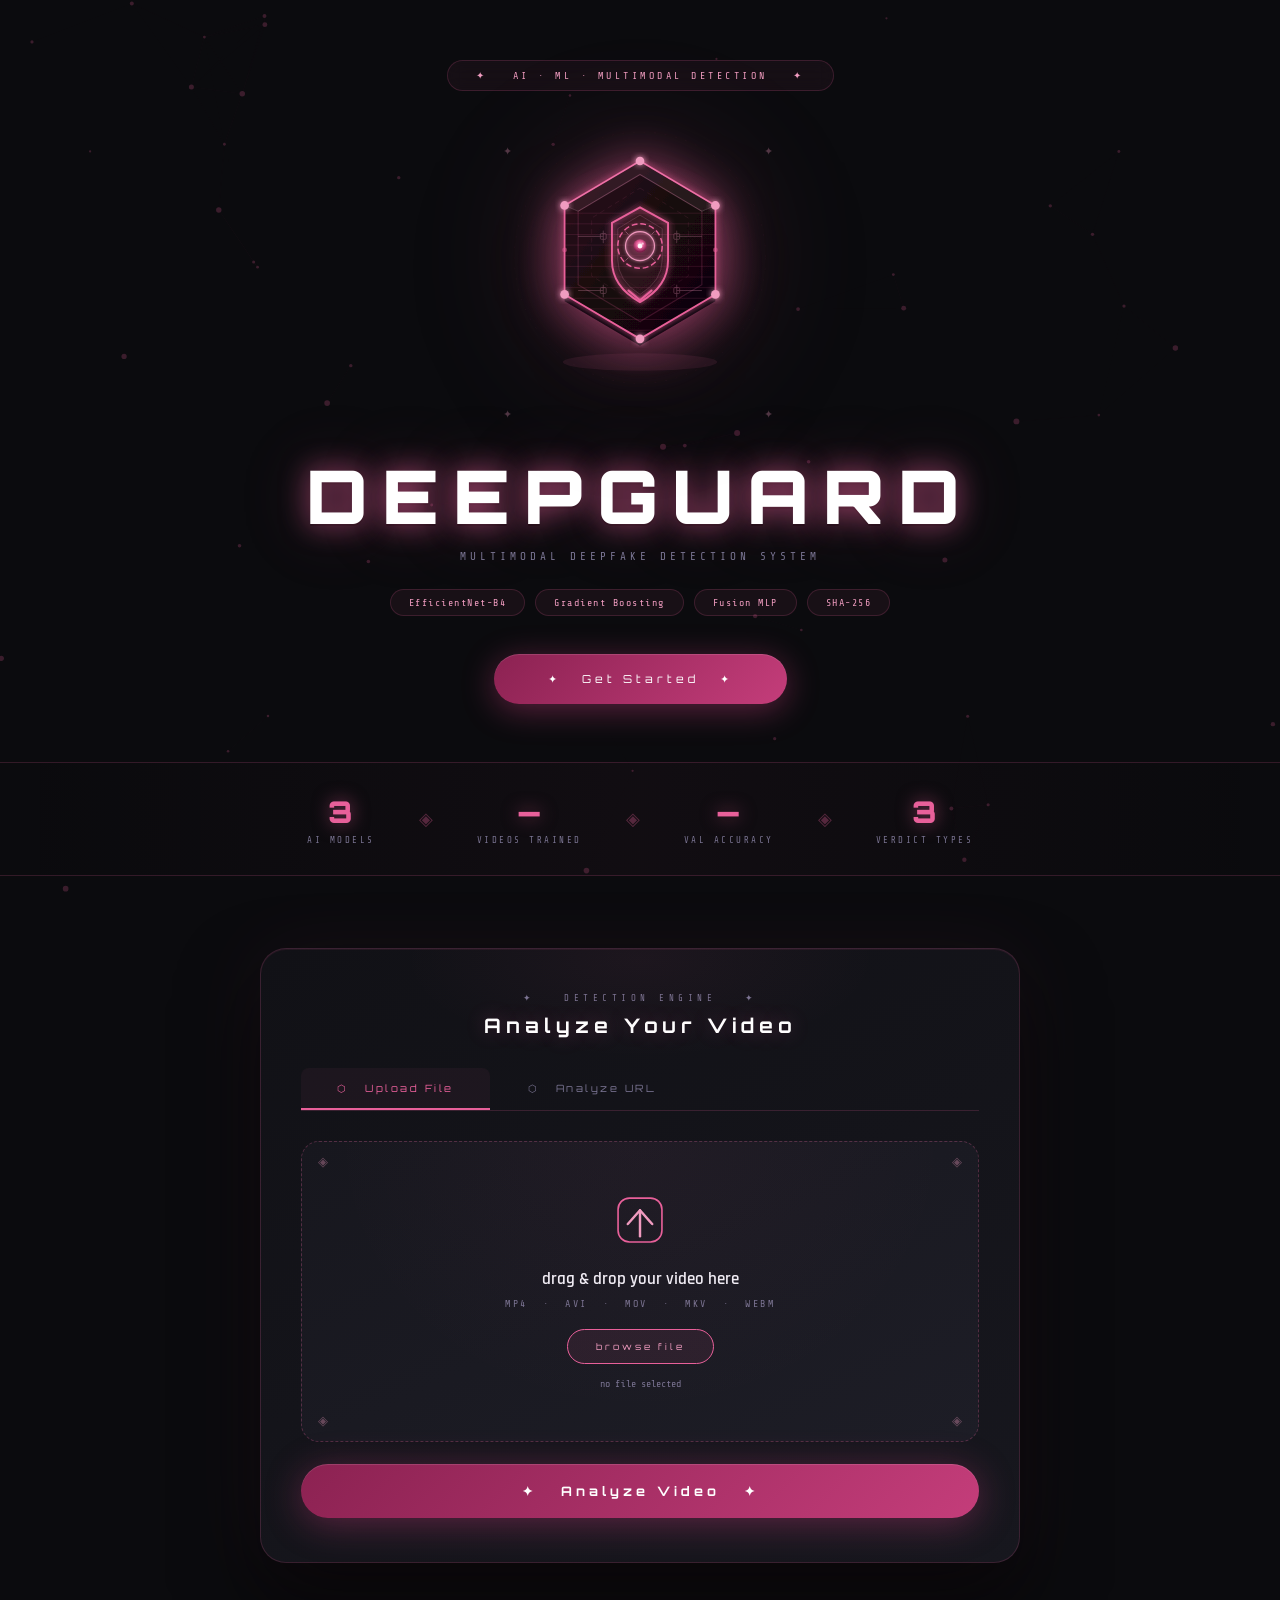
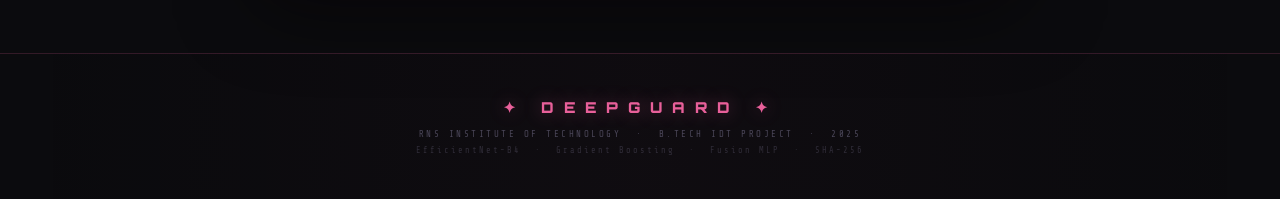
==== commit ec8fe4e4: "updated models, dataset, extension, frontend" ====
--- a/index.html
+++ b/index.html
@@ -204,9 +204,9 @@
 <div class="stats-bar">
   <div class="stat"><span class="sn">3</span><span class="sl">AI Models</span></div>
   <div class="sdiv">◈</div>
-  <div class="stat"><span class="sn">100</span><span class="sl">Videos Trained</span></div>
+  <div class="stat"><span class="sn" id="statVideos">—</span><span class="sl">Videos Trained</span></div>
   <div class="sdiv">◈</div>
-  <div class="stat"><span class="sn">100%</span><span class="sl">Val Accuracy</span></div>
+  <div class="stat"><span class="sn" id="statAccuracy">—</span><span class="sl">Val Accuracy</span></div>
   <div class="sdiv">◈</div>
   <div class="stat"><span class="sn">3</span><span class="sl">Verdict Types</span></div>
 </div>
@@ -280,6 +280,7 @@
         <p class="v-eye">verdict</p>
         <h2 class="v-text" id="verdictText"></h2>
         <p class="v-sub" id="verdictSub"></p>
+        <p class="v-caveat" id="verdictCaveat" style="display:none;font-size:0.78rem;color:#ffaa33;margin-top:6px;letter-spacing:0.05em;"></p>
         <p class="v-stars">✦ &nbsp; ✧ &nbsp; ✦ &nbsp; ✧ &nbsp; ✦</p>
       </div>
 
